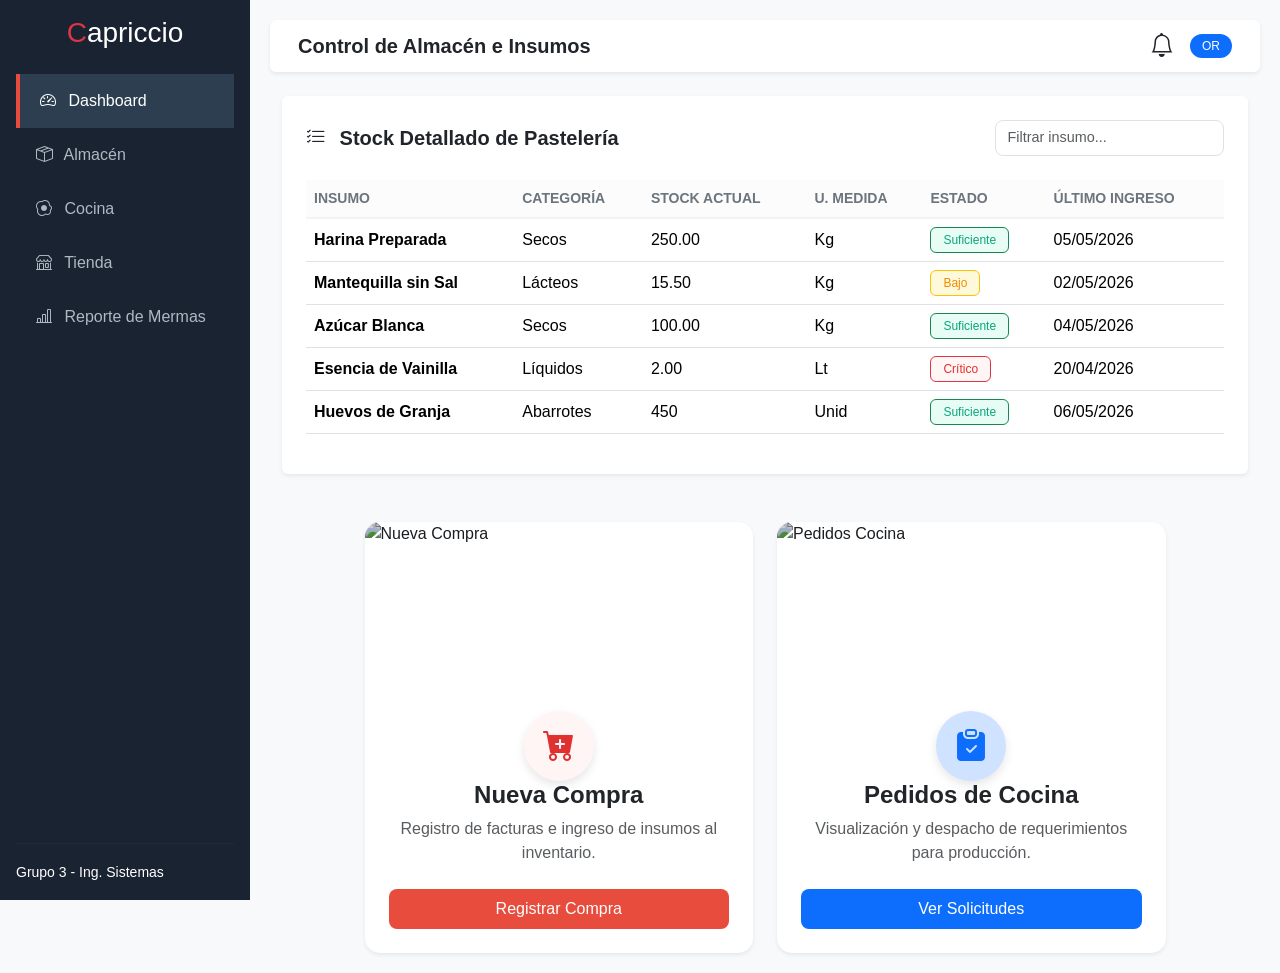
==== src/main/resources/static/almacen.html @ 8bf8e2d7 "Add files via upload almacen" ====
<!DOCTYPE html>
<html lang="es">
<head>
    <meta charset="UTF-8">
    <meta name="viewport" content="width=device-width, initial-scale=1.0">
    <title>Capriccio - Almacén</title>
    <link href="https://cdn.jsdelivr.net/npm/bootstrap@5.3.0/dist/css/bootstrap.min.css" rel="stylesheet">
    <link rel="stylesheet" href="styles.css">
    <link rel="stylesheet" href="https://cdn.jsdelivr.net/npm/bootstrap-icons@1.11.0/font/bootstrap-icons.css">
</head>
<body>

<!-- Sidebar Lateral -->
    <div class="sidebar d-flex flex-column p-3">
        <h3 class="text-center mb-4"><span class="text-danger">C</span>apriccio</h3>
        <ul class="nav nav-pills flex-column mb-auto">
            <li class="nav-item">
                <a href="index.html" class="nav-link active"><i class="bi bi-speedometer2 me-2"></i> Dashboard</a>
            </li>
            <li><a href="almacen.html" class="nav-link"><i class="bi bi-box-seam me-2"></i> Almacén </a></li>
            <li><a href="cocina.html" class="nav-link"><i class="bi bi-egg-fried me-2"></i> Cocina</a></li>
            <li><a href="#" class="nav-link"><i class="bi bi-shop me-2"></i> Tienda</a></li>
            <li><a href="#" class="nav-link"><i class="bi bi-bar-chart-line me-2"></i> Reporte de Mermas</a></li>
        </ul>
        <hr>
        <div class="dropdown">
            <small>Grupo 3 - Ing. Sistemas</small>
        </div>
    </div>

    <div class="main-content">
        
        <nav class="navbar navbar-expand-lg navbar-light bg-white rounded shadow-sm mb-4 px-3">
            <div class="container-fluid">
                <h5 class="m-0 fw-bold">Control de Almacén e Insumos</h5>
                <div class="d-flex align-items-center">
                    <i class="bi bi-bell fs-4 me-3"></i>
                    <span class="badge bg-primary rounded-pill">OR</span>
                </div>
            </div>
        </nav>

        <div class="container-fluid">
            
            <div class="card shadow-sm border-0 mb-5">
                <div class="card-body p-4">
                    <div class="d-flex justify-content-between align-items-center mb-4">
                        <h5 class="fw-bold m-0"><i class="bi bi-list-check me-2"></i> Stock Detallado de Pastelería</h5>
                        <input type="text" class="form-control w-25" placeholder="Filtrar insumo...">
                    </div>
                    
                    <div class="table-responsive">
                        <table class="table table-hover align-middle">
                            <thead class="table-light text-secondary text-uppercase small fw-bold">
                                <tr>
                                    <th>Insumo</th>
                                    <th>Categoría</th>
                                    <th>Stock Actual</th>
                                    <th>U. Medida</th>
                                    <th>Estado</th>
                                    <th>Último Ingreso</th>
                                </tr>
                            </thead>
                            <tbody>
                                <tr>
                                    <td class="fw-bold">Harina Preparada</td>
                                    <td>Secos</td>
                                    <td>250.00</td>
                                    <td>Kg</td>
                                    <td><span class="badge bg-success-subtle text-success border border-success">Suficiente</span></td>
                                    <td>05/05/2026</td>
                                </tr>
                                <tr>
                                    <td class="fw-bold">Mantequilla sin Sal</td>
                                    <td>Lácteos</td>
                                    <td>15.50</td>
                                    <td>Kg</td>
                                    <td><span class="badge bg-warning-subtle text-warning border border-warning">Bajo</span></td>
                                    <td>02/05/2026</td>
                                </tr>
                                <tr>
                                    <td class="fw-bold">Azúcar Blanca</td>
                                    <td>Secos</td>
                                    <td>100.00</td>
                                    <td>Kg</td>
                                    <td><span class="badge bg-success-subtle text-success border border-success">Suficiente</span></td>
                                    <td>04/05/2026</td>
                                </tr>
                                <tr>
                                    <td class="fw-bold">Esencia de Vainilla</td>
                                    <td>Líquidos</td>
                                    <td>2.00</td>
                                    <td>Lt</td>
                                    <td><span class="badge bg-danger-subtle text-danger border border-danger">Crítico</span></td>
                                    <td>20/04/2026</td>
                                </tr>
                                <tr>
                                    <td class="fw-bold">Huevos de Granja</td>
                                    <td>Abarrotes</td>
                                    <td>450</td>
                                    <td>Unid</td>
                                    <td><span class="badge bg-success-subtle text-success border border-success">Suficiente</span></td>
                                    <td>06/05/2026</td>
                                </tr>
                            </tbody>
                        </table>
                    </div>
                </div>
            </div>

            <div class="row g-4 justify-content-center">
                <div class="col-md-5">
                    <div class="card card-option shadow-sm h-100">
                        <div class="img-container">
                            <img src="https://images.unsplash.com/photo-1534723452862-4c874018d66d?q=80&w=800" alt="Nueva Compra">
                        </div>
                        <div class="card-body text-center p-4">
                            <div class="icon-box bg-danger-subtle text-danger mx-auto">
                                <i class="bi bi-cart-plus-fill fs-2"></i>
                            </div>
                            <h4 class="fw-bold">Nueva Compra</h4>
                            <p class="text-muted mb-4">Registro de facturas e ingreso de insumos al inventario.</p>
                            <a href="compras_form.html" class="btn btn-danger w-100 py-2">Registrar Compra</a>
                        </div>
                    </div>
                </div>

                <div class="col-md-5">
                    <div class="card card-option shadow-sm h-100">
                        <div class="img-container">
                            <img src="https://images.unsplash.com/photo-1556910103-1c02745aae4d?q=80&w=800" alt="Pedidos Cocina">
                        </div>
                        <div class="card-body text-center p-4">
                            <div class="icon-box bg-primary-subtle text-primary mx-auto">
                                <i class="bi bi-clipboard-check-fill fs-2"></i>
                            </div>
                            <h4 class="fw-bold">Pedidos de Cocina</h4>
                            <p class="text-muted mb-4">Visualización y despacho de requerimientos para producción.</p>
                            <a href="pedidos_cocina.html" class="btn btn-primary w-100 py-2">Ver Solicitudes</a>
                        </div>
                    </div>
                </div>
            </div>

        </div>
    </div>

</body>
</html>
---- src/main/resources/static/styles.css ----
/* Sector: Variables */
:root {
    --sidebar-bg: #1a2332;
    --sidebar-hover: #2c3e50;
    --accent-red: #e74c3c;
    --primary-blue: #0d6efd;
    --card-shadow: 0 4px 6px rgba(0,0,0,0.05);
    --card-hover-shadow: 0 15px 30px rgba(0,0,0,0.15);
}

/* Sector: Base */
body {
    font-family: 'Segoe UI', Tahoma, Geneva, Verdana, sans-serif;
    background-color: #f8f9fa;
    margin: 0;
}

/* Sector: Sidebar */
.sidebar {
    background-color: var(--sidebar-bg);
    min-height: 100vh;
    color: white;
    width: 250px;
    position: fixed;
    z-index: 1000;
}

.sidebar .nav-link {
    color: #aeb9c2;
    padding: 15px 20px;
    border-radius: 0;
    transition: all 0.3s;
}

.sidebar .nav-link:hover, 
.sidebar .nav-link.active {
    background-color: var(--sidebar-hover);
    color: white;
    border-left: 4px solid var(--accent-red);
}

/* Sector: Layout */
.main-content {
    margin-left: 250px;
    padding: 20px;
}

/* Sector: Módulo Almacén */
.card-option {
    border: none;
    border-radius: 15px;
    transition: transform 0.3s ease, box-shadow 0.3s ease;
    overflow: hidden;
    background: #fff;
}

.card-option:hover {
    transform: translateY(-10px);
    box-shadow: var(--card-hover-shadow) !important;
}

.img-container {
    height: 200px;
    overflow: hidden;
}

.img-container img {
    width: 100%;
    height: 100%;
    object-fit: cover;
    filter: brightness(0.8);
    transition: filter 0.3s;
}

.card-option:hover .img-container img {
    filter: brightness(1);
}

.icon-box {
    width: 70px;
    height: 70px;
    display: flex;
    align-items: center;
    justify-content: center;
    border-radius: 50%;
    margin-top: -35px;
    background: white;
    position: relative;
    box-shadow: 0 4px 10px rgba(0,0,0,0.1);
}

/* Sector: Utilidades y Colores */
.bg-danger-subtle { background-color: #f8d7da !important; }
.bg-primary-subtle { background-color: #cfe2ff !important; }

.btn-danger {
    background-color: var(--accent-red);
    border: none;
    border-radius: 8px;
}

.btn-primary {
    background-color: var(--primary-blue);
    border: none;
    border-radius: 8px;
}

.btn-danger:hover, .btn-primary:hover {
    filter: brightness(90%);
}

.sidebar hr { border-top: 1px solid rgba(255,255,255,0.1); }

/* Sector: Facturación y Compras */
.invoice-container {
    background-color: #fff;
    border-radius: 8px;
}

.invoice-container hr {
    border-top: 2px solid #eee;
    opacity: 1;
}

.invoice-container .table thead {
    font-size: 0.85rem;
    text-transform: uppercase;
    letter-spacing: 0.5px;
}

.invoice-container .form-control, 
.invoice-container .form-select {
    border: 1px solid #dee2e6;
    font-size: 0.95rem;
}

.invoice-container .form-control:focus {
    border-color: var(--accent-red);
    box-shadow: none;
}

.bg-light {
    background-color: #f8f9fa !important;
}

/* Sector: Responsive Factura */
@media (max-width: 768px) {
    .invoice-container .text-md-end {
        text-align: left !important;
        margin-top: 20px;
    }
}

/* Sector: Tablas Detalladas */
.table thead th {
    background-color: #fcfcfc;
    border-bottom: 2px solid #f1f3f5;
    color: #6c757d;
}

.badge {
    padding: 6px 12px;
    font-weight: 500;
    border-radius: 6px;
}

.bg-success-subtle { background-color: #e6fcf5 !important; color: #0ca678 !important; }
.bg-warning-subtle { background-color: #fff9db !important; color: #f08c00 !important; }
.bg-danger-subtle { background-color: #fff5f5 !important; color: #e03131 !important; }

/* Sector: Buscador en tabla */
.card-body input.form-control {
    border: 1px solid #dee2e6;
    border-radius: 8px;
    font-size: 0.9rem;
}

/* Sector: Pedidos Cocina y Desglose */
.list-group-item {
    transition: background-color 0.2s;
    border-left: 3px solid transparent;
}

.list-group-item:hover {
    background-color: #fcfcfc;
    border-left: 3px solid var(--primary-blue);
}

.collapse .bg-light {
    border: 1px solid #e9ecef;
    color: #495057;
}

/* Sector: Inputs de Despacho */
.table input[type="number"].form-control-sm {
    background-color: #fff5f5;
    font-weight: 600;
    text-align: center;
}

.table input[type="number"].form-control-sm:focus {
    background-color: #fff;
    border-color: var(--accent-red);
    box-shadow: 0 0 0 0.2rem rgba(231, 76, 60, 0.1);
}

/* Sector: Botones de Desglose */
.btn-outline-primary {
    border-radius: 20px;
    font-size: 0.8rem;
    font-weight: 600;
}

.card-header.bg-danger {
    background-color: var(--accent-red) !important;
}
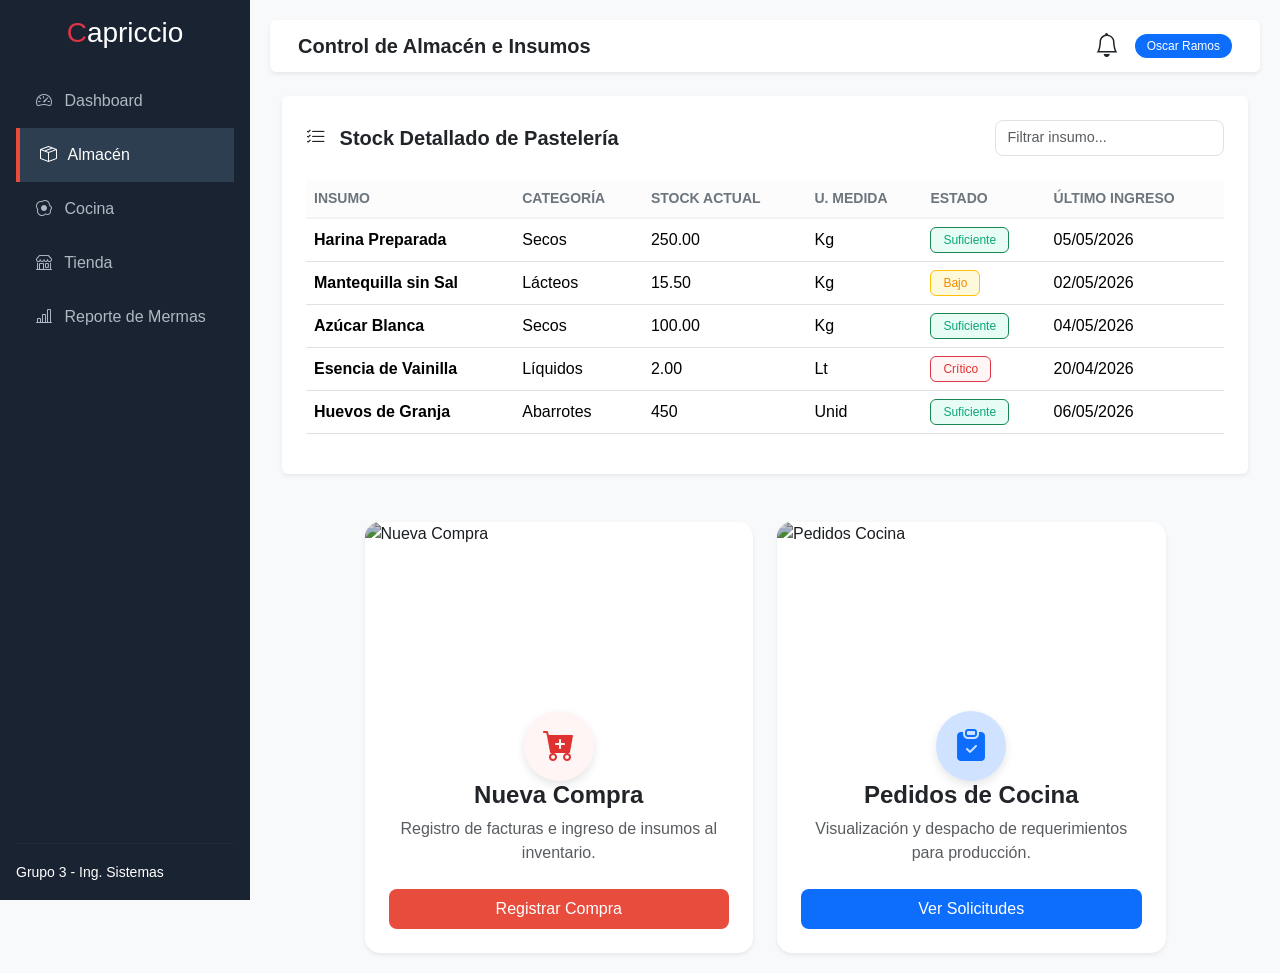
==== commit bc4d38fb: "cocina crear pedido y enviar a tienda" ====
--- a/src/main/resources/static/almacen.html
+++ b/src/main/resources/static/almacen.html
@@ -14,13 +14,11 @@
     <div class="sidebar d-flex flex-column p-3">
         <h3 class="text-center mb-4"><span class="text-danger">C</span>apriccio</h3>
         <ul class="nav nav-pills flex-column mb-auto">
-            <li class="nav-item">
-                <a href="index.html" class="nav-link active"><i class="bi bi-speedometer2 me-2"></i> Dashboard</a>
-            </li>
-            <li><a href="almacen.html" class="nav-link"><i class="bi bi-box-seam me-2"></i> Almacén </a></li>
+           <li><a href="index.html"class="nav-link"><i class="bi bi-speedometer2 me-2"></i> Dashboard</a></li>
+            <li><a href="almacen.html" class="nav-link active" class="nav-link"><i class="bi bi-box-seam me-2"></i> Almacén </a></li>
             <li><a href="cocina.html" class="nav-link"><i class="bi bi-egg-fried me-2"></i> Cocina</a></li>
-            <li><a href="#" class="nav-link"><i class="bi bi-shop me-2"></i> Tienda</a></li>
-            <li><a href="#" class="nav-link"><i class="bi bi-bar-chart-line me-2"></i> Reporte de Mermas</a></li>
+            <li><a href="tienda.html" class="nav-link"><i class="bi bi-shop me-2"></i> Tienda</a></li>
+            <li><a href="reporte_mermas.html" class="nav-link"><i class="bi bi-bar-chart-line me-2"></i> Reporte de Mermas</a></li>
         </ul>
         <hr>
         <div class="dropdown">
@@ -35,7 +33,7 @@
                 <h5 class="m-0 fw-bold">Control de Almacén e Insumos</h5>
                 <div class="d-flex align-items-center">
                     <i class="bi bi-bell fs-4 me-3"></i>
-                    <span class="badge bg-primary rounded-pill">OR</span>
+                    <span class="badge bg-primary rounded-pill">Oscar Ramos</span>
                 </div>
             </div>
         </nav>
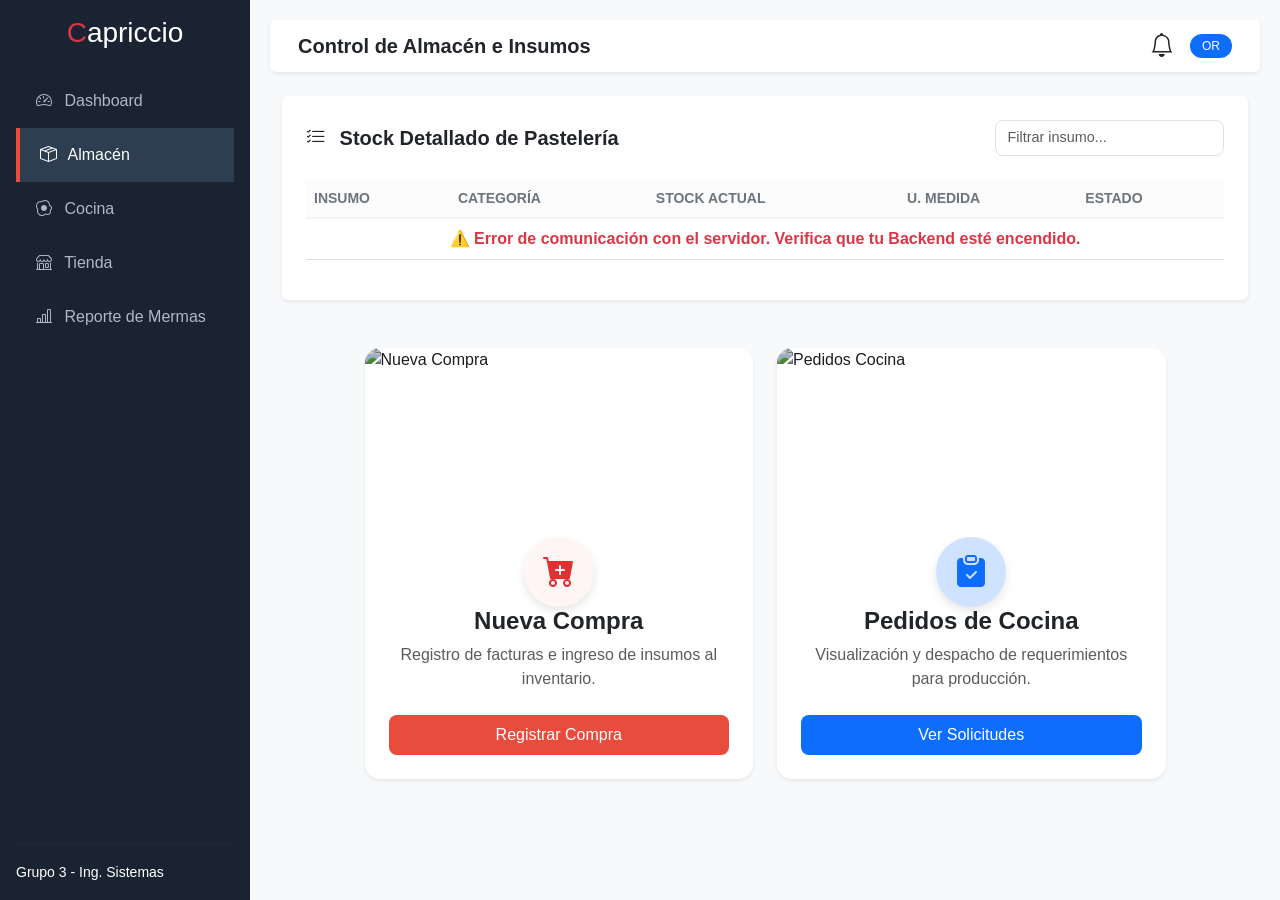
==== commit 6a4edc92: "C6-varios" ====
--- a/src/main/resources/static/almacen.html
+++ b/src/main/resources/static/almacen.html
@@ -10,12 +10,13 @@
 </head>
 <body>
 
-<!-- Sidebar Lateral -->
     <div class="sidebar d-flex flex-column p-3">
         <h3 class="text-center mb-4"><span class="text-danger">C</span>apriccio</h3>
         <ul class="nav nav-pills flex-column mb-auto">
-           <li><a href="index.html"class="nav-link"><i class="bi bi-speedometer2 me-2"></i> Dashboard</a></li>
-            <li><a href="almacen.html" class="nav-link active" class="nav-link"><i class="bi bi-box-seam me-2"></i> Almacén </a></li>
+            <li class="nav-item">
+                <a href="index.html" class="nav-link"><i class="bi bi-speedometer2 me-2"></i> Dashboard</a>
+            </li>
+            <li><a href="almacen.html" class="nav-link active"><i class="bi bi-box-seam me-2"></i> Almacén </a></li>
             <li><a href="cocina.html" class="nav-link"><i class="bi bi-egg-fried me-2"></i> Cocina</a></li>
             <li><a href="tienda.html" class="nav-link"><i class="bi bi-shop me-2"></i> Tienda</a></li>
             <li><a href="reporte_mermas.html" class="nav-link"><i class="bi bi-bar-chart-line me-2"></i> Reporte de Mermas</a></li>
@@ -33,7 +34,7 @@
                 <h5 class="m-0 fw-bold">Control de Almacén e Insumos</h5>
                 <div class="d-flex align-items-center">
                     <i class="bi bi-bell fs-4 me-3"></i>
-                    <span class="badge bg-primary rounded-pill">Oscar Ramos</span>
+                    <span class="badge bg-primary rounded-pill">OR</span>
                 </div>
             </div>
         </nav>
@@ -44,7 +45,7 @@
                 <div class="card-body p-4">
                     <div class="d-flex justify-content-between align-items-center mb-4">
                         <h5 class="fw-bold m-0"><i class="bi bi-list-check me-2"></i> Stock Detallado de Pastelería</h5>
-                        <input type="text" class="form-control w-25" placeholder="Filtrar insumo...">
+                        <input type="text" id="buscarInsumo" class="form-control w-25" placeholder="Filtrar insumo...">
                     </div>
                     
                     <div class="table-responsive">
@@ -56,49 +57,11 @@
                                     <th>Stock Actual</th>
                                     <th>U. Medida</th>
                                     <th>Estado</th>
-                                    <th>Último Ingreso</th>
                                 </tr>
                             </thead>
-                            <tbody>
+                            <tbody id="tabla-almacen">
                                 <tr>
-                                    <td class="fw-bold">Harina Preparada</td>
-                                    <td>Secos</td>
-                                    <td>250.00</td>
-                                    <td>Kg</td>
-                                    <td><span class="badge bg-success-subtle text-success border border-success">Suficiente</span></td>
-                                    <td>05/05/2026</td>
-                                </tr>
-                                <tr>
-                                    <td class="fw-bold">Mantequilla sin Sal</td>
-                                    <td>Lácteos</td>
-                                    <td>15.50</td>
-                                    <td>Kg</td>
-                                    <td><span class="badge bg-warning-subtle text-warning border border-warning">Bajo</span></td>
-                                    <td>02/05/2026</td>
-                                </tr>
-                                <tr>
-                                    <td class="fw-bold">Azúcar Blanca</td>
-                                    <td>Secos</td>
-                                    <td>100.00</td>
-                                    <td>Kg</td>
-                                    <td><span class="badge bg-success-subtle text-success border border-success">Suficiente</span></td>
-                                    <td>04/05/2026</td>
-                                </tr>
-                                <tr>
-                                    <td class="fw-bold">Esencia de Vainilla</td>
-                                    <td>Líquidos</td>
-                                    <td>2.00</td>
-                                    <td>Lt</td>
-                                    <td><span class="badge bg-danger-subtle text-danger border border-danger">Crítico</span></td>
-                                    <td>20/04/2026</td>
-                                </tr>
-                                <tr>
-                                    <td class="fw-bold">Huevos de Granja</td>
-                                    <td>Abarrotes</td>
-                                    <td>450</td>
-                                    <td>Unid</td>
-                                    <td><span class="badge bg-success-subtle text-success border border-success">Suficiente</span></td>
-                                    <td>06/05/2026</td>
+                                    <td colspan="5" class="text-center text-muted">Conectando con el almacén central de datos...</td>
                                 </tr>
                             </tbody>
                         </table>
@@ -143,5 +106,71 @@
         </div>
     </div>
 
+    <script>
+        let listaInsumos = []; // Almacenará los datos locales para el buscador
+
+        async function cargarStockAlmacen() {
+            try {
+                // Petición HTTP GET al Backend de Spring Boot
+                const respuesta = await fetch('/api/insumos');
+                listaInsumos = await respuesta.json();
+                
+                renderizarTabla(listaInsumos);
+            } catch (error) {
+                console.error("Error al conectar con la API de insumos:", error);
+                document.getElementById('tabla-almacen').innerHTML = `
+                    <tr>
+                        <td colspan="5" class="text-center text-danger fw-bold">
+                            ⚠️ Error de comunicación con el servidor. Verifica que tu Backend esté encendido.
+                        </td>
+                    </tr>`;
+            }
+        }
+
+        function renderizarTabla(datos) {
+            const tbody = document.getElementById('tabla-almacen');
+            
+            if(datos.length === 0) {
+                tbody.innerHTML = '<tr><td colspan="5" class="text-center text-muted">No hay insumos registrados en la base de datos.</td></tr>';
+                return;
+            }
+
+            tbody.innerHTML = datos.map(insumo => {
+                const stockActual = parseFloat(insumo.stockTotalActual);
+                const stockMinimo = parseFloat(insumo.stockMinimoAlerta);
+                
+                // Clasificación dinámica de alertas basada en tus estilos CSS
+                let badgeEstado = '';
+                if (stockActual <= stockMinimo) {
+                    badgeEstado = '<span class="badge bg-danger-subtle text-danger border border-danger">Crítico</span>';
+                } else if (stockActual <= stockMinimo * 1.5) {
+                    badgeEstado = '<span class="badge bg-warning-subtle text-warning border border-warning">Bajo</span>';
+                } else {
+                    badgeEstado = '<span class="badge bg-success-subtle text-success border border-success">Suficiente</span>';
+                }
+
+                return `
+                <tr>
+                    <td class="fw-bold">${insumo.nombreInsumo}</td>
+                    <td class="text-muted">Insumos Base</td>
+                    <td class="fs-5 fw-semibold">${stockActual.toFixed(2)}</td>
+                    <td>${insumo.unidadMedida}</td>
+                    <td>${badgeEstado}</td>
+                </tr>`;
+            }).join('');
+        }
+
+        // Lógica de búsqueda interactiva (Filtrado del JSON sin recargar página)
+        document.getElementById('buscarInsumo').addEventListener('input', (e) => {
+            const textoBusqueda = e.target.value.toLowerCase();
+            const insumosFiltrados = listaInsumos.filter(i => 
+                i.nombreInsumo.toLowerCase().includes(textoBusqueda)
+            );
+            renderizarTabla(insumosFiltrados);
+        });
+
+        // Ejecutar carga automática al abrir la pantalla
+        window.onload = cargarStockAlmacen;
+    </script>
 </body>
 </html>
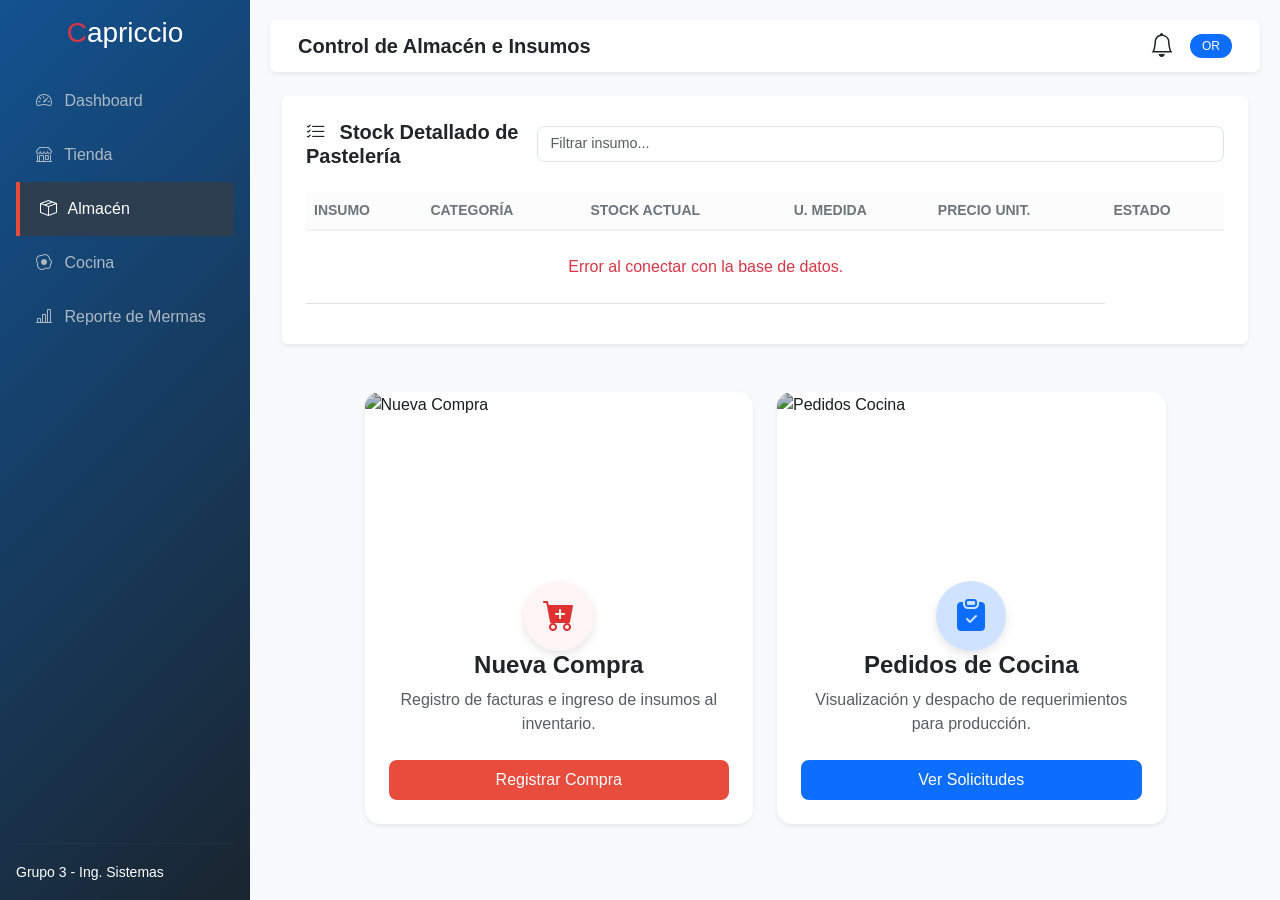
==== commit 1c571778: "Update-boton registrar compra" ====
--- a/src/main/resources/static/almacen.html
+++ b/src/main/resources/static/almacen.html
@@ -16,9 +16,9 @@
             <li class="nav-item">
                 <a href="index.html" class="nav-link"><i class="bi bi-speedometer2 me-2"></i> Dashboard</a>
             </li>
+            <li><a href="tienda.html" class="nav-link"><i class="bi bi-shop me-2"></i> Tienda</a></li>
             <li><a href="almacen.html" class="nav-link active"><i class="bi bi-box-seam me-2"></i> Almacén </a></li>
             <li><a href="cocina.html" class="nav-link"><i class="bi bi-egg-fried me-2"></i> Cocina</a></li>
-            <li><a href="tienda.html" class="nav-link"><i class="bi bi-shop me-2"></i> Tienda</a></li>
             <li><a href="reporte_mermas.html" class="nav-link"><i class="bi bi-bar-chart-line me-2"></i> Reporte de Mermas</a></li>
         </ul>
         <hr>
@@ -45,7 +45,7 @@
                 <div class="card-body p-4">
                     <div class="d-flex justify-content-between align-items-center mb-4">
                         <h5 class="fw-bold m-0"><i class="bi bi-list-check me-2"></i> Stock Detallado de Pastelería</h5>
-                        <input type="text" id="buscarInsumo" class="form-control w-25" placeholder="Filtrar insumo...">
+                        <input type="text" id="filtroInsumo" class="form-control" placeholder="Filtrar insumo...">
                     </div>
                     
                     <div class="table-responsive">
@@ -56,13 +56,11 @@
                                     <th>Categoría</th>
                                     <th>Stock Actual</th>
                                     <th>U. Medida</th>
-                                    <th>Estado</th>
+                                    <th>PRECIO UNIT.</th> <th>ESTADO</th>
                                 </tr>
                             </thead>
-                            <tbody id="tabla-almacen">
-                                <tr>
-                                    <td colspan="5" class="text-center text-muted">Conectando con el almacén central de datos...</td>
-                                </tr>
+                            <tbody id="tabla-insumos">
+                                <tr><td colspan="5">Conectando con el almacén central de datos...</td></tr>
                             </tbody>
                         </table>
                     </div>
@@ -107,70 +105,144 @@
     </div>
 
     <script>
-        let listaInsumos = []; // Almacenará los datos locales para el buscador
-
-        async function cargarStockAlmacen() {
-            try {
-                // Petición HTTP GET al Backend de Spring Boot
-                const respuesta = await fetch('/api/insumos');
-                listaInsumos = await respuesta.json();
-                
-                renderizarTabla(listaInsumos);
-            } catch (error) {
-                console.error("Error al conectar con la API de insumos:", error);
-                document.getElementById('tabla-almacen').innerHTML = `
-                    <tr>
-                        <td colspan="5" class="text-center text-danger fw-bold">
-                            ⚠️ Error de comunicación con el servidor. Verifica que tu Backend esté encendido.
-                        </td>
-                    </tr>`;
-            }
-        }
-
-        function renderizarTabla(datos) {
-            const tbody = document.getElementById('tabla-almacen');
-            
-            if(datos.length === 0) {
-                tbody.innerHTML = '<tr><td colspan="5" class="text-center text-muted">No hay insumos registrados en la base de datos.</td></tr>';
-                return;
-            }
-
-            tbody.innerHTML = datos.map(insumo => {
-                const stockActual = parseFloat(insumo.stockTotalActual);
-                const stockMinimo = parseFloat(insumo.stockMinimoAlerta);
-                
-                // Clasificación dinámica de alertas basada en tus estilos CSS
-                let badgeEstado = '';
-                if (stockActual <= stockMinimo) {
-                    badgeEstado = '<span class="badge bg-danger-subtle text-danger border border-danger">Crítico</span>';
-                } else if (stockActual <= stockMinimo * 1.5) {
-                    badgeEstado = '<span class="badge bg-warning-subtle text-warning border border-warning">Bajo</span>';
-                } else {
-                    badgeEstado = '<span class="badge bg-success-subtle text-success border border-success">Suficiente</span>';
-                }
-
-                return `
-                <tr>
-                    <td class="fw-bold">${insumo.nombreInsumo}</td>
-                    <td class="text-muted">Insumos Base</td>
-                    <td class="fs-5 fw-semibold">${stockActual.toFixed(2)}</td>
-                    <td>${insumo.unidadMedida}</td>
-                    <td>${badgeEstado}</td>
-                </tr>`;
-            }).join('');
-        }
-
-        // Lógica de búsqueda interactiva (Filtrado del JSON sin recargar página)
-        document.getElementById('buscarInsumo').addEventListener('input', (e) => {
+        let ordenesPendientes = [];
+        let insumosDB = [];
+
+        // Motor de recetas
+        const recetas = {
+            1: [ { idInsumo: 1, cantBase: 0.50 }, { idInsumo: 2, cantBase: 0.25 }, { idInsumo: 3, cantBase: 6.00 } ],
+            2: [ { idInsumo: 4, cantBase: 0.50 }, { idInsumo: 5, cantBase: 0.50 }, { idInsumo: 6, cantBase: 0.50 }, { idInsumo: 1, cantBase: 0.30 }, { idInsumo: 3, cantBase: 4.00 } ]
+        };
+
+        window.onload = async () => {
+            await cargarInsumos();
+            await cargarOrdenesAlmacen();
+        };
+
+        // --- NUEVA LÓGICA DEL BUSCADOR ---
+        document.getElementById('filtroInsumo').addEventListener('input', (e) => {
             const textoBusqueda = e.target.value.toLowerCase();
-            const insumosFiltrados = listaInsumos.filter(i => 
+            // Filtramos el arreglo original buscando coincidencias en el nombre
+            const insumosFiltrados = insumosDB.filter(i => 
                 i.nombreInsumo.toLowerCase().includes(textoBusqueda)
             );
-            renderizarTabla(insumosFiltrados);
+            // Mandamos a dibujar solo los que coincidieron
+            renderizarTablaInsumos(insumosFiltrados);
         });
 
-        // Ejecutar carga automática al abrir la pantalla
-        window.onload = cargarStockAlmacen;
+        // 1. CARGAR INSUMOS DESDE JAVA
+        async function cargarInsumos() {
+            try {
+                const res = await fetch('/api/insumos');
+                insumosDB = await res.json();
+                renderizarTablaInsumos(insumosDB); // Dibujamos todos al inicio
+            } catch (e) { 
+                console.error("Error al cargar insumos:", e);
+                const tbody = document.getElementById('tabla-insumos');
+                if(tbody) tbody.innerHTML = '<tr><td colspan="5" class="text-center py-4 text-danger">Error al conectar con la base de datos.</td></tr>';
+            }
+        }
+
+        // FUNCIÓN SEPARADA PARA DIBUJAR LA TABLA (Reutilizable para el filtro)
+        function renderizarTablaInsumos(listaParaDibujar) {
+            const tbody = document.getElementById('tabla-insumos'); 
+            if(!tbody) return;
+
+            if(listaParaDibujar.length === 0) {
+                tbody.innerHTML = '<tr><td colspan="5" class="text-center py-4 text-muted">No se encontraron insumos con ese nombre.</td></tr>';
+            } else {
+                tbody.innerHTML = listaParaDibujar.map(i => {
+                    let claseEstado = i.stockTotalActual > 5 ? 'text-success' : 'text-danger fw-bold';
+                    let textoEstado = i.stockTotalActual > 5 ? 'Óptimo' : 'Stock Bajo';
+                    
+                    return `
+                    <tr>
+                        <td class="fw-bold ps-3">${i.nombreInsumo}</td>
+                        <td class="text-muted">Abarrotes</td>
+                        <td><span class="badge bg-secondary fs-6 px-3">${i.stockTotalActual.toFixed(2)}</span></td>
+                        <td>${i.unidadMedida}</td>
+                        <td class="fw-bold text-primary">S/ ${i.precio ? parseFloat(i.precio).toFixed(2) : '0.00'}</td>
+                        <td class="${claseEstado}">${textoEstado}</td>
+                    </tr>
+                    `;
+                }).join('');
+            }
+        }
+
+        // 2. CARGAR ÓRDENES DE COCINA
+        async function cargarOrdenesAlmacen() {
+            try {
+                const res = await fetch('/api/ordenes');
+                const todasLasOrdenes = await res.json();
+                
+                ordenesPendientes = todasLasOrdenes.filter(o => o.estado === "Pendiente");
+                const contenedor = document.getElementById('contenedor-ordenes-almacen'); 
+                
+                if(!contenedor) return; 
+
+                if(ordenesPendientes.length === 0) {
+                    contenedor.innerHTML = '<div class="p-3 text-success fw-bold">No hay solicitudes de insumos desde la cocina.</div>';
+                } else {
+                    contenedor.innerHTML = ordenesPendientes.map(o => `
+                        <div class="d-flex justify-content-between align-items-center border-bottom p-3">
+                            <div>
+                                <h6 class="fw-bold m-0">Orden #${o.idOrden} - ${o.nombreProducto}</h6>
+                                <span class="badge bg-warning text-dark mt-1">${o.cantidadSolicitada} Unidades</span>
+                                <span class="badge bg-danger ms-2"><i class="bi bi-bell-fill me-1"></i>Cocina solicita insumos</span>
+                            </div>
+                            <button class="btn btn-outline-primary rounded-pill px-4" onclick="calcularYDespachar(${o.idOrden})">
+                                <i class="bi bi-box-seam me-2"></i> Calcular y Despachar
+                            </button>
+                        </div>
+                    `).join('');
+                }
+            } catch (e) { console.error("Error:", e); }
+        }
+
+        // 3. DESPACHAR A COCINA
+        async function calcularYDespachar(idOrden) {
+            const orden = ordenesPendientes.find(o => o.idOrden === idOrden);
+            const receta = recetas[orden.idProducto];
+            
+            if (!receta) { alert("Receta no encontrada."); return; }
+
+            if(confirm(`¿Confirmas el despacho de insumos para la Orden #${idOrden}?`)) {
+                
+                let interino = JSON.parse(localStorage.getItem('almacenInterino')) || [];
+
+                receta.forEach(ingrediente => {
+                    const cantidadAEnviar = ingrediente.cantBase * orden.cantidadSolicitada;
+                    const insumoReal = insumosDB.find(i => i.idInsumo === ingrediente.idInsumo);
+                    
+                    let insumoEnMesa = interino.find(i => i.id === ingrediente.idInsumo);
+                    if (insumoEnMesa) {
+                        insumoEnMesa.cantidad += cantidadAEnviar;
+                    } else {
+                        interino.push({
+                            id: ingrediente.idInsumo,
+                            nombre: insumoReal ? insumoReal.nombreInsumo : 'Insumo',
+                            cantidad: cantidadAEnviar,
+                            unidad: insumoReal ? insumoReal.unidadMedida : ''
+                        });
+                    }
+                });
+
+                localStorage.setItem('almacenInterino', JSON.stringify(interino));
+                orden.estado = "En Proceso"; 
+                
+                try {
+                    await fetch('/api/ordenes', {
+                        method: 'POST',
+                        headers: { 'Content-Type': 'application/json' },
+                        body: JSON.stringify(orden)
+                    });
+                    alert(`✅ Insumos despachados con éxito.`);
+                    location.reload(); 
+                } catch (error) {
+                    alert("Error al actualizar la orden.");
+                }
+            }
+        }
     </script>
 </body>
 </html>
--- a/src/main/resources/static/styles.css
+++ b/src/main/resources/static/styles.css
@@ -17,7 +17,7 @@
 
 /* Sector: Sidebar */
 .sidebar {
-    background-color: var(--sidebar-bg);
+    background: linear-gradient(135deg, #135290 0%, #1a252f 100%);
     min-height: 100vh;
     color: white;
     width: 250px;
@@ -213,4 +213,11 @@
 
 .card-header.bg-danger {
     background-color: var(--accent-red) !important;
-}+}
+
+/* Ocultar flechas en campos numéricos (Chrome, Safari, Edge, Opera) */
+input[type="number"]::-webkit-outer-spin-button,
+input[type="number"]::-webkit-inner-spin-button {
+    -webkit-appearance: none;
+    margin: 0;
+}
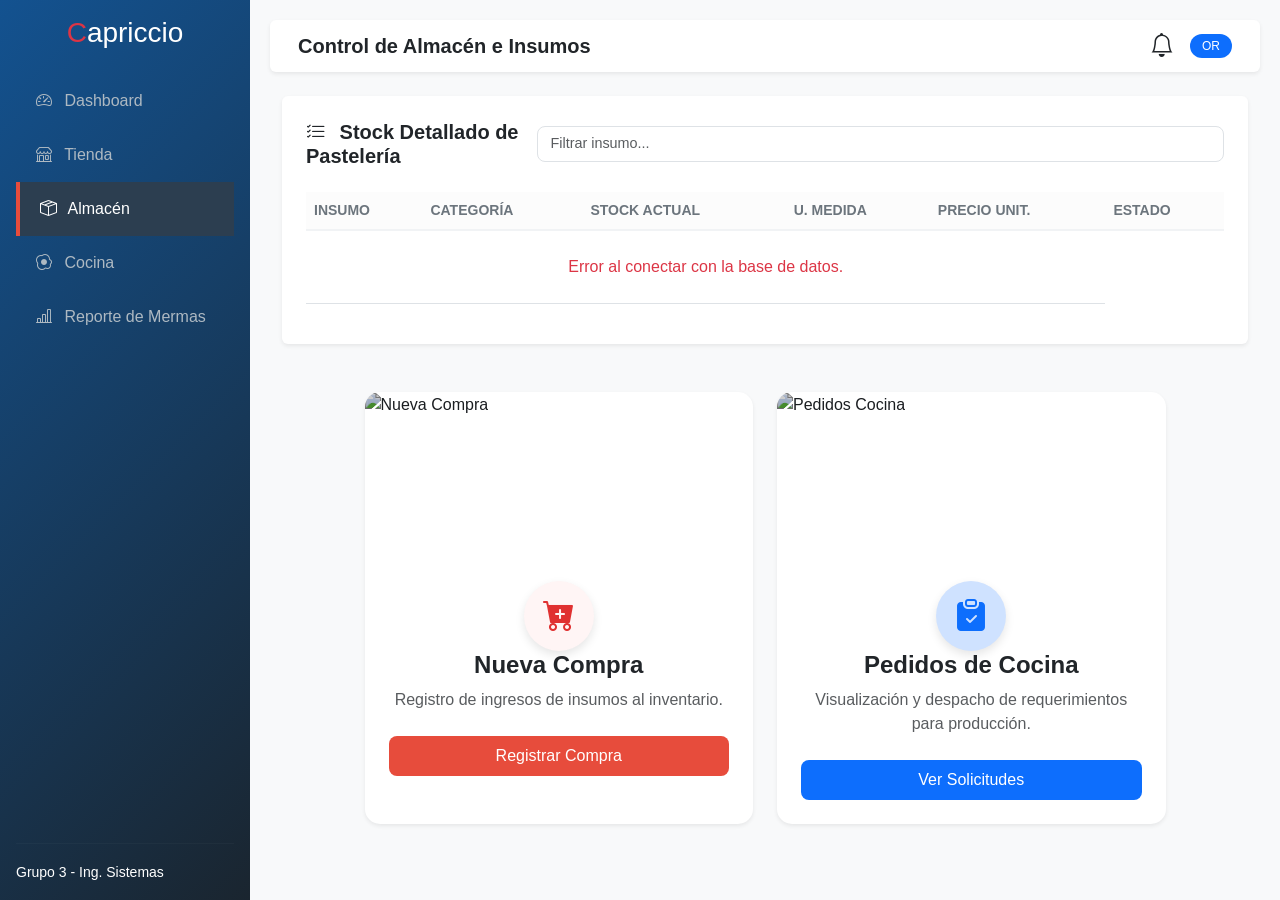
==== commit 485d0a15: "Update-Almacen y cocina" ====
--- a/src/main/resources/static/almacen.html
+++ b/src/main/resources/static/almacen.html
@@ -78,7 +78,7 @@
                                 <i class="bi bi-cart-plus-fill fs-2"></i>
                             </div>
                             <h4 class="fw-bold">Nueva Compra</h4>
-                            <p class="text-muted mb-4">Registro de facturas e ingreso de insumos al inventario.</p>
+                            <p class="text-muted mb-4">Registro de ingresos de insumos al inventario.</p>
                             <a href="compras_form.html" class="btn btn-danger w-100 py-2">Registrar Compra</a>
                         </div>
                     </div>
@@ -119,14 +119,13 @@
             await cargarOrdenesAlmacen();
         };
 
-        // --- NUEVA LÓGICA DEL BUSCADOR ---
+        // --- LÓGICA DEL BUSCADOR ---
         document.getElementById('filtroInsumo').addEventListener('input', (e) => {
             const textoBusqueda = e.target.value.toLowerCase();
             // Filtramos el arreglo original buscando coincidencias en el nombre
             const insumosFiltrados = insumosDB.filter(i => 
                 i.nombreInsumo.toLowerCase().includes(textoBusqueda)
             );
-            // Mandamos a dibujar solo los que coincidieron
             renderizarTablaInsumos(insumosFiltrados);
         });
 
@@ -135,7 +134,7 @@
             try {
                 const res = await fetch('/api/insumos');
                 insumosDB = await res.json();
-                renderizarTablaInsumos(insumosDB); // Dibujamos todos al inicio
+                renderizarTablaInsumos(insumosDB);
             } catch (e) { 
                 console.error("Error al cargar insumos:", e);
                 const tbody = document.getElementById('tabla-insumos');
@@ -143,25 +142,30 @@
             }
         }
 
-        // FUNCIÓN SEPARADA PARA DIBUJAR LA TABLA (Reutilizable para el filtro)
+        // FUNCIÓN SEPARADA PARA DIBUJAR LA TABLA 
         function renderizarTablaInsumos(listaParaDibujar) {
             const tbody = document.getElementById('tabla-insumos'); 
             if(!tbody) return;
 
             if(listaParaDibujar.length === 0) {
-                tbody.innerHTML = '<tr><td colspan="5" class="text-center py-4 text-muted">No se encontraron insumos con ese nombre.</td></tr>';
+                tbody.innerHTML = '<tr><td colspan="6" class="text-center py-4 text-muted">No se encontraron insumos.</td></tr>';
             } else {
                 tbody.innerHTML = listaParaDibujar.map(i => {
-                    let claseEstado = i.stockTotalActual > 5 ? 'text-success' : 'text-danger fw-bold';
-                    let textoEstado = i.stockTotalActual > 5 ? 'Óptimo' : 'Stock Bajo';
+                    
+
+                    const stockActual = parseFloat(i.stockTotalActual);
+                    const stockMinimo = parseFloat(i.stockMinimoAlerta);
+                    
+                    let claseEstado = stockActual > stockMinimo ? 'text-success' : 'text-danger fw-bold';
+                    let textoEstado = stockActual > stockMinimo ? 'Óptimo' : 'Stock Bajo';
                     
                     return `
                     <tr>
                         <td class="fw-bold ps-3">${i.nombreInsumo}</td>
                         <td class="text-muted">Abarrotes</td>
-                        <td><span class="badge bg-secondary fs-6 px-3">${i.stockTotalActual.toFixed(2)}</span></td>
+                        <td><span class="badge bg-secondary fs-6 px-3">${stockActual.toFixed(2)}</span></td>
                         <td>${i.unidadMedida}</td>
-                        <td class="fw-bold text-primary">S/ ${i.precio ? parseFloat(i.precio).toFixed(2) : '0.00'}</td>
+                        <td class="fw-bold text-primary">S/ ${i.costoUnitario ? parseFloat(i.costoUnitario).toFixed(2) : '0.00'}</td>
                         <td class="${claseEstado}">${textoEstado}</td>
                     </tr>
                     `;
